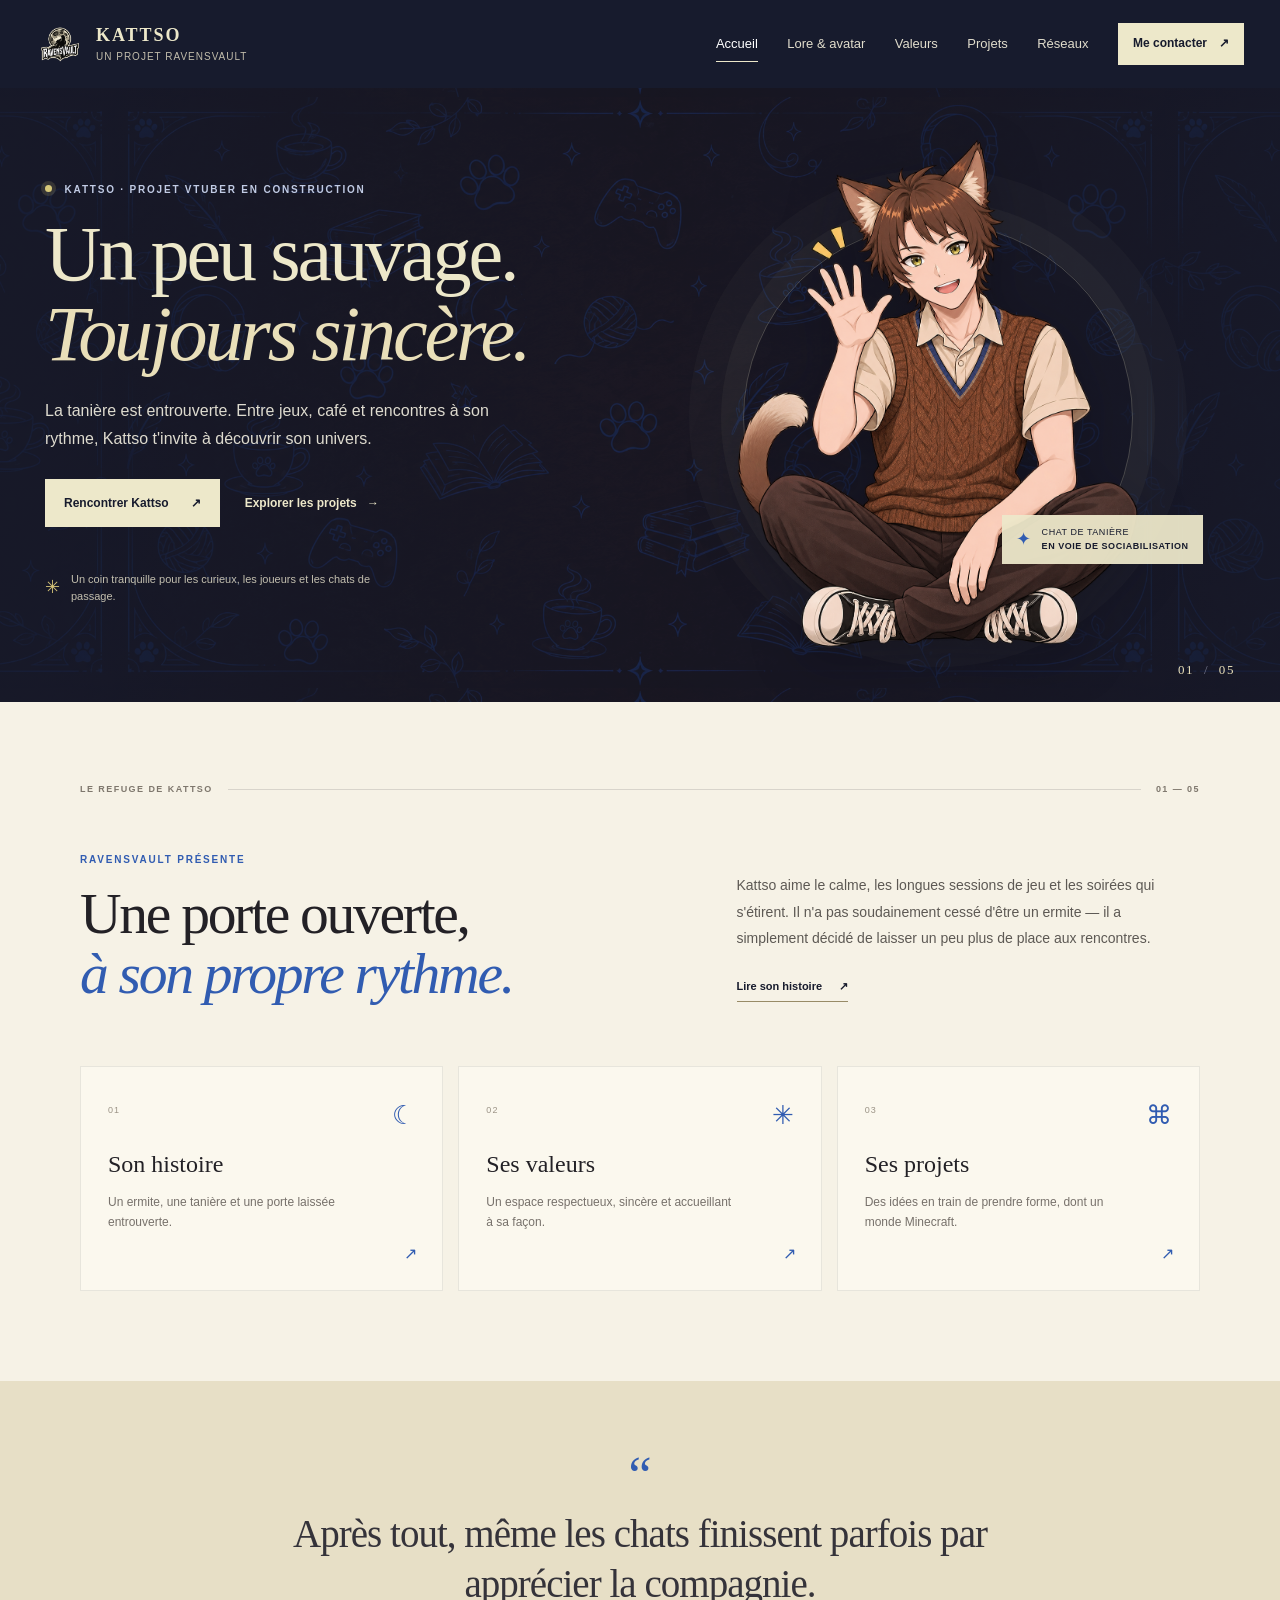
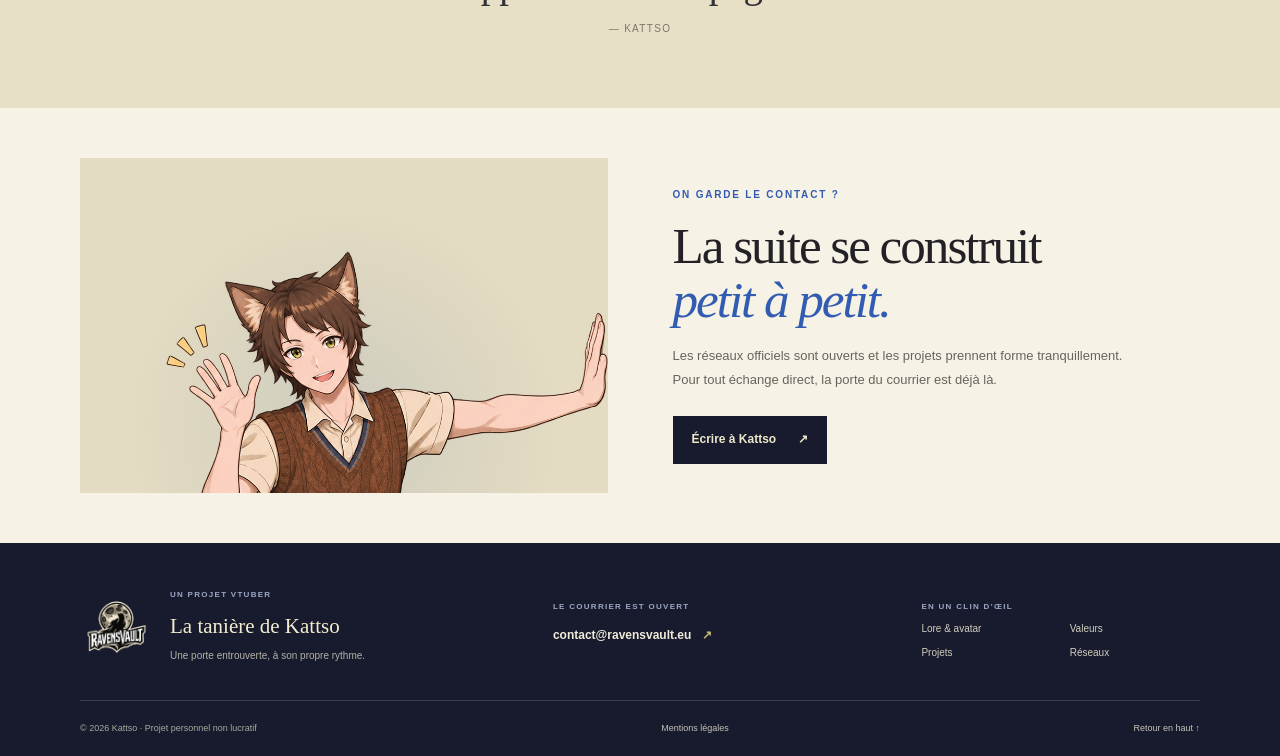
==== index.html @ 15e3a1d3 "Add files via upload" ====
<!doctype html>
<html lang="fr">
<head>
  <meta charset="utf-8">
  <meta name="viewport" content="width=device-width, initial-scale=1">
  <meta name="theme-color" content="#171b2d">
  <meta name="description" content="Bienvenue dans le petit refuge de Kattso : un projet VTuber autour des jeux, de la curiosité et des rencontres à son rythme.">
  <title>Kattso — La tanière est entrouverte</title>
  <link rel="icon" href="assets/ravensvault-logo.png" type="image/png">
  <link rel="stylesheet" href="styles.css">
  <script src="app.js" defer></script>
</head>
<body data-page="accueil">
  <a class="skip-link" href="#contenu">Aller au contenu</a>
  <header data-site-header></header>
  <main id="contenu">
    <section class="home-hero">
      <div class="hero-pattern" aria-hidden="true"></div>
      <div class="hero-copy">
        <p class="eyebrow eyebrow-light"><span class="eyebrow-dot"></span> Kattso · projet VTuber en construction</p>
        <h1>Un peu sauvage.<br><em>Toujours sincère.</em></h1>
        <p class="hero-lead">La tanière est entrouverte. Entre jeux, café et rencontres à son rythme, Kattso t'invite à découvrir son univers.</p>
        <div class="hero-actions">
          <a class="button button-cream" href="lore.html">Rencontrer Kattso <span aria-hidden="true">↗</span></a>
          <a class="text-link text-link-light" href="projets.html">Explorer les projets <span aria-hidden="true">→</span></a>
        </div>
        <div class="hero-note"><span class="note-star" aria-hidden="true">✳</span><span>Un coin tranquille pour les curieux, les joueurs et les chats de passage.</span></div>
      </div>
      <div class="hero-art">
        <div class="art-halo" aria-hidden="true"></div>
        <img src="assets/kattso-sit.png" alt="Kattso, catboy brun aux oreilles de chat, assis en tailleur et faisant coucou." fetchpriority="high">
        <div class="art-caption"><span class="caption-mark" aria-hidden="true">✦</span><span>Chat de tanière<br><strong>en voie de sociabilisation</strong></span></div>
      </div>
      <div class="hero-index" aria-hidden="true">01 <span>/</span> 05</div>
    </section>

    <section class="welcome-section section-wrap">
      <div class="section-kicker"><span>LE REFUGE DE KATTSO</span><span class="kicker-line"></span><span>01 — 05</span></div>
      <div class="welcome-grid">
        <div>
          <p class="eyebrow">Ravensvault présente</p>
          <h2>Une porte ouverte,<br><em>à son propre rythme.</em></h2>
        </div>
        <div class="welcome-text">
          <p>Kattso aime le calme, les longues sessions de jeu et les soirées qui s'étirent. Il n'a pas soudainement cessé d'être un ermite — il a simplement décidé de laisser un peu plus de place aux rencontres.</p>
          <a class="underlined-link" href="lore.html">Lire son histoire <span aria-hidden="true">↗</span></a>
        </div>
      </div>
      <div class="teaser-grid">
        <a class="teaser-card teaser-lore" href="lore.html">
          <span class="teaser-number">01</span><span class="teaser-icon" aria-hidden="true">☾</span>
          <h3>Son histoire</h3><p>Un ermite, une tanière et une porte laissée entrouverte.</p><span class="card-arrow" aria-hidden="true">↗</span>
        </a>
        <a class="teaser-card teaser-values" href="valeurs.html">
          <span class="teaser-number">02</span><span class="teaser-icon" aria-hidden="true">✳</span>
          <h3>Ses valeurs</h3><p>Un espace respectueux, sincère et accueillant à sa façon.</p><span class="card-arrow" aria-hidden="true">↗</span>
        </a>
        <a class="teaser-card teaser-projects" href="projets.html">
          <span class="teaser-number">03</span><span class="teaser-icon" aria-hidden="true">⌘</span>
          <h3>Ses projets</h3><p>Des idées en train de prendre forme, dont un monde Minecraft.</p><span class="card-arrow" aria-hidden="true">↗</span>
        </a>
      </div>
    </section>

    <section class="home-quote">
      <div class="quote-inner"><span class="quote-mark" aria-hidden="true">“</span><blockquote>Après tout, même les chats finissent parfois par apprécier la compagnie.</blockquote><p>— Kattso</p></div>
    </section>

    <section class="home-connect section-wrap">
      <div class="connect-art"><img src="assets/kattso-wave.png" alt="Kattso, debout, salue d'une main et tient l'autre sur le bord de l'illustration." loading="lazy"></div>
      <div class="connect-copy"><p class="eyebrow">On garde le contact ?</p><h2>La suite se construit<br><em>petit à petit.</em></h2><p>Les réseaux officiels sont ouverts et les projets prennent forme tranquillement. Pour tout échange direct, la porte du courrier est déjà là.</p><a class="button button-navy" href="mailto:contact@ravensvault.eu">Écrire à Kattso <span aria-hidden="true">↗</span></a></div>
    </section>
  </main>
  <footer data-site-footer></footer>
</body>
</html>
---- styles.css ----
@charset "UTF-8";
:root {
  color-scheme: light;
  --ink: #232126;
  --muted: #77716b;
  --cream: #ede8ca;
  --paper: #f6f2e6;
  --paper-deep: #e7dfc6;
  --navy: #171b2d;
  --blue: #315cb1;
  --blue-soft: #dce3f1;
  --brown: #76513f;
  --line: rgba(35, 33, 38, .14);
  --serif: Georgia, "Times New Roman", serif;
  --sans: "Segoe UI", "Helvetica Neue", Arial, sans-serif;
}
* { box-sizing: border-box; }
html { scroll-behavior: smooth; scroll-padding-top: 100px; }
body { margin: 0; background: var(--paper); color: var(--ink); font-family: var(--sans); font-size: 16px; line-height: 1.65; -webkit-font-smoothing: antialiased; }
img { display: block; max-width: 100%; }
a { color: inherit; }
button, a { -webkit-tap-highlight-color: transparent; }
::selection { background: #c7d3ed; color: var(--navy); }
.skip-link, .visually-hidden { position: absolute; width: 1px; height: 1px; padding: 0; margin: -1px; overflow: hidden; clip: rect(0,0,0,0); white-space: nowrap; border: 0; }
.skip-link:focus { z-index: 100; width: auto; height: auto; clip: auto; margin: 10px; padding: 10px 16px; background: var(--cream); color: var(--navy); }
.site-header { position: relative; z-index: 10; background: var(--navy); color: var(--cream); }
.header-inner { width: min(1280px, calc(100% - 72px)); min-height: 88px; margin: 0 auto; display: flex; align-items: center; justify-content: space-between; gap: 36px; }
.brand { display: inline-flex; align-items: center; gap: 12px; color: inherit; text-decoration: none; min-width: 190px; }
.brand img { width: 48px; height: 48px; object-fit: contain; }
.brand-type { display: flex; flex-direction: column; line-height: 1.15; }
.brand-type strong { font-family: var(--serif); font-size: 18px; letter-spacing: .11em; font-weight: 700; }
.brand-type small { margin-top: 5px; color: #c2bdac; font-size: 10px; letter-spacing: .1em; text-transform: uppercase; }
.site-nav { display: flex; align-items: center; gap: clamp(17px, 2.3vw, 34px); }
.nav-link { position: relative; color: #e1ddcc; font-size: 13px; text-decoration: none; transition: color .2s ease; }
.nav-link::after { position: absolute; content: ""; height: 1px; left: 0; bottom: -7px; width: 0; background: var(--cream); transition: width .2s ease; }
.nav-link:hover, .nav-link.is-current { color: #fff; }
.nav-link:hover::after, .nav-link.is-current::after { width: 100%; }
.nav-contact { display: inline-flex; gap: 12px; align-items: center; padding: 11px 15px; color: var(--navy); background: var(--cream); font-weight: 650; font-size: 12px; text-decoration: none; transition: background .2s ease, transform .2s ease; }
.nav-contact:hover { background: white; transform: translateY(-2px); }
.menu-toggle { display: none; }
.home-hero { position: relative; isolation: isolate; display: grid; grid-template-columns: 1fr 1fr; min-height: 580px; overflow: hidden; padding: 65px max(36px, calc((100vw - 1190px) / 2)) 54px; background: var(--navy); color: var(--cream); }
.hero-pattern, .page-hero-pattern { position: absolute; z-index: -1; inset: 0; background-image: linear-gradient(90deg, rgba(23,27,45,.88) 0%, rgba(23,27,45,.68) 52%, rgba(23,27,45,.86) 100%), url("assets/kattso-pattern.png"); background-size: cover, 1050px auto; background-position: center, center 40%; opacity: .82; }
.hero-copy { z-index: 1; align-self: center; padding-bottom: 15px; }
.eyebrow { margin: 0 0 17px; color: var(--blue); font-size: 10px; font-weight: 750; letter-spacing: .18em; line-height: 1.5; text-transform: uppercase; }
.eyebrow-light { color: #c1cbe4; }
.eyebrow-dot { display: inline-block; width: 7px; height: 7px; margin-right: 8px; border-radius: 50%; background: #d7c879; box-shadow: 0 0 0 4px rgba(215,200,121,.16); vertical-align: 1px; }
h1, h2, h3, p { margin-top: 0; }
h1, h2 { font-family: var(--serif); font-weight: 400; letter-spacing: -.04em; }
h1 em, h2 em { color: var(--blue); font-weight: 400; }
.home-hero h1, .page-hero h1 { margin: 0; font-size: clamp(49px, 6.1vw, 83px); line-height: 1.03; }
.home-hero h1 em, .page-hero h1 em { color: #e9dfb9; }
.hero-lead { max-width: 460px; margin: 23px 0 26px; color: #dedbcf; font-size: 16px; line-height: 1.75; }
.hero-actions { display: flex; flex-wrap: wrap; align-items: center; gap: 25px; }
.button { display: inline-flex; align-items: center; justify-content: center; gap: 22px; min-height: 48px; padding: 12px 19px; text-decoration: none; font-size: 12px; font-weight: 700; transition: transform .2s ease, background .2s ease, box-shadow .2s ease; }
.button:hover { transform: translateY(-2px); box-shadow: 0 8px 24px rgba(20,20,30,.16); }
.button-cream { background: var(--cream); color: var(--navy); }
.button-cream:hover { background: #fff9e3; }
.button-navy { background: var(--navy); color: var(--cream); }
.text-link { font-size: 12px; font-weight: 650; text-decoration: none; }
.text-link span { margin-left: 7px; }
.text-link-light { color: var(--cream); }
.hero-note { display: flex; align-items: center; gap: 11px; max-width: 350px; margin-top: 44px; color: #c3bfaf; font-size: 11px; line-height: 1.5; }
.note-star { color: #d9c679; font-size: 18px; }
.hero-art { position: relative; align-self: end; justify-self: center; width: min(100%, 530px); height: 495px; display: flex; justify-content: center; align-items: end; }
.hero-art > img { position: relative; z-index: 1; width: min(100%, 470px); max-height: 510px; object-fit: contain; object-position: center bottom; filter: drop-shadow(0 14px 25px rgba(3,5,12,.25)); }
.art-halo { position: absolute; width: 390px; height: 390px; bottom: 35px; border: 1px solid rgba(237,232,202,.24); border-radius: 50%; box-shadow: 0 0 0 22px rgba(237,232,202,.035), 0 0 0 54px rgba(237,232,202,.025); }
.art-caption { position: absolute; z-index: 2; right: 0; bottom: 84px; display: flex; align-items: center; gap: 10px; padding: 11px 14px; background: rgba(237,232,202,.94); color: var(--navy); font-size: 9px; line-height: 1.5; text-transform: uppercase; letter-spacing: .06em; }
.art-caption strong { font-size: 9px; }
.caption-mark { color: var(--blue); font-size: 18px; }
.hero-index { position: absolute; bottom: 22px; right: max(36px, calc((100vw - 1190px) / 2)); color: #e9dfb9; font-family: var(--serif); font-size: 13px; letter-spacing: .12em; }
.hero-index span { padding: 0 5px; color: #75778b; }
.section-wrap { width: min(1120px, calc(100% - 72px)); margin-right: auto; margin-left: auto; }
.welcome-section { padding-top: 80px; padding-bottom: 90px; }
.section-kicker { display: flex; align-items: center; gap: 15px; color: #7e776d; font-size: 9px; font-weight: 750; letter-spacing: .16em; }
.kicker-line { height: 1px; flex: 1; background: var(--line); }
.welcome-grid { display: grid; grid-template-columns: 1.1fr .9fr; gap: 90px; align-items: end; margin-top: 55px; }
.welcome-grid h2, .values-lead h2, .social-intro h2 { margin: 0; font-size: clamp(38px, 4.5vw, 58px); line-height: 1.05; }
.welcome-text { max-width: 425px; padding-bottom: 3px; color: #5d5954; font-size: 14px; line-height: 1.9; }
.underlined-link { display: inline-flex; gap: 17px; align-items: center; margin-top: 10px; padding-bottom: 4px; border-bottom: 1px solid #988b67; color: var(--navy); font-size: 11px; font-weight: 750; text-decoration: none; }
.underlined-link:hover { color: var(--blue); border-color: var(--blue); }
.teaser-grid { display: grid; grid-template-columns: repeat(3, 1fr); gap: 15px; margin-top: 61px; }
.teaser-card { position: relative; min-height: 225px; padding: 28px 27px 25px; border: 1px solid rgba(35,33,38,.09); background: #fbf8ee; color: var(--ink); text-decoration: none; transition: transform .24s ease, box-shadow .24s ease; }
.teaser-card:hover { transform: translateY(-5px); box-shadow: 0 17px 34px rgba(42,37,28,.08); }
.teaser-number { color: #9b9386; font-size: 9px; letter-spacing: .12em; }
.teaser-icon { float: right; color: var(--blue); font-family: var(--serif); font-size: 26px; }
.teaser-card h3 { margin: 24px 0 7px; font-family: var(--serif); font-size: 24px; font-weight: 400; }
.teaser-card p { max-width: 245px; margin: 0; color: #77716b; font-size: 12px; line-height: 1.7; }
.card-arrow { position: absolute; right: 25px; bottom: 22px; color: var(--blue); }
.home-quote { padding: 74px 28px 70px; background: var(--paper-deep); text-align: center; }
.quote-inner { max-width: 760px; margin: auto; }
.quote-mark { display: block; color: var(--blue); font-family: var(--serif); font-size: 52px; line-height: .8; }
.home-quote blockquote { margin: 13px auto 13px; color: #35333a; font-family: var(--serif); font-size: clamp(25px, 3.3vw, 39px); line-height: 1.27; letter-spacing: -.025em; }
.home-quote p { margin: 0; color: #7d756a; font-size: 10px; letter-spacing: .13em; text-transform: uppercase; }
.home-connect { display: grid; grid-template-columns: 1fr 1fr; align-items: center; gap: 65px; min-height: 435px; padding-top: 43px; padding-bottom: 43px; }
.connect-art { position: relative; height: 335px; overflow: hidden; background: #e4dcc2; }
.connect-art::before { position: absolute; inset: 0; content: ""; background: radial-gradient(ellipse at 50% 80%, rgba(49,92,177,.12), transparent 60%); }
.connect-art img { position: absolute; bottom: -25%; left: 0; width: 100%; transform: none; }
.connect-copy { max-width: 455px; }
.connect-copy h2 { margin: 0 0 17px; font-size: clamp(39px, 4vw, 52px); line-height: 1.05; }
.connect-copy > p:not(.eyebrow) { margin: 0 0 24px; color: #69635d; font-size: 13px; line-height: 1.85; }
.page-hero { position: relative; isolation: isolate; min-height: 370px; display: flex; align-items: center; overflow: hidden; padding: 57px max(36px, calc((100vw - 1120px) / 2)); background: var(--navy); color: var(--cream); }
.page-hero-pattern { opacity: .58; background-image: linear-gradient(90deg, rgba(23,27,45,.96), rgba(23,27,45,.82) 58%, rgba(23,27,45,.65)), url("assets/kattso-pattern.png"); }
.page-hero-copy { position: relative; z-index: 2; max-width: 680px; }
.page-hero h1 { font-size: clamp(44px, 5.5vw, 69px); }
.page-hero-copy > p:not(.eyebrow) { max-width: 490px; margin: 19px 0 22px; color: #d2cfbf; font-size: 14px; line-height: 1.8; }
.page-hero-art { position: absolute; right: max(5%, calc((100vw - 1250px) / 2)); bottom: -39px; width: 290px; height: 410px; }
.page-hero-art img { width: 100%; height: 100%; object-fit: contain; object-position: bottom; filter: drop-shadow(0 10px 16px rgba(0,0,0,.2)); }
.page-hero-lore { min-height: 430px; }
.page-hero-lore .page-hero-copy { max-width: 650px; }
.page-hero-lore h1 { font-size: clamp(46px, 5.3vw, 67px); }
.lore-hero-caption { position: absolute; right: max(34px, calc((100vw - 1120px) / 2)); bottom: 21px; z-index: 2; display: flex; align-items: center; gap: 8px; color: #d7c77f; font-size: 8px; font-weight: 750; letter-spacing: .1em; text-transform: uppercase; }
.lore-world { padding-top: 72px; padding-bottom: 70px; }
.lore-world-head { display: grid; grid-template-columns: 1fr .9fr; gap: 82px; align-items: end; margin: 46px 0 35px; }
.lore-world-head h2, .journey-intro h2, .interest-heading h2 { margin: 0; font-size: clamp(40px, 4.6vw, 58px); line-height: 1.04; }
.lore-world-head > p, .interest-heading > p { max-width: 470px; margin: 0 0 4px; color: #69635d; font-size: 13px; line-height: 1.9; }
.world-bottom { display: grid; grid-template-columns: 1.05fr .95fr; gap: 60px; align-items: center; }
.world-bottom > p { max-width: 520px; margin: 0; padding-left: 16px; border-left: 2px solid var(--blue); color: #676159; font-family: var(--serif); font-size: 18px; line-height: 1.65; }
.varnac-card { padding: 22px 25px; background: var(--navy); color: var(--cream); }
.varnac-top { display: flex; align-items: center; gap: 9px; color: #aeb7d1; font-size: 8px; font-weight: 750; letter-spacing: .15em; }
.varnac-pin { color: #d8c77e; font-size: 17px; }
.varnac-card h3 { margin: 12px 0 4px; color: #f3eddb; font-family: var(--serif); font-size: 30px; font-weight: 400; }
.varnac-card > p { margin: 0; color: #d0cdbf; font-size: 10px; line-height: 1.7; }
.varnac-rule { width: 38px; height: 1px; margin: 15px 0 12px; background: #d8c77e; }
.varnac-card small { color: #b9b7ac; font-size: 9px; line-height: 1.7; }
.varnac-story { display: grid; grid-template-columns: .5fr 1.5fr; gap: 35px; margin-top: 28px; padding-top: 20px; border-top: 1px solid var(--line); }
.varnac-index { padding-top: 5px; color: #8e877b; font-size: 8px; font-weight: 750; letter-spacing: .13em; }
.varnac-story p { max-width: 720px; margin: 0; color: #77716b; font-size: 11px; line-height: 1.85; }
.lore-origins { padding: 68px 0 78px; background: #eee9d9; }
.lore-origin-layout { display: grid; grid-template-columns: .8fr 1.2fr; gap: 80px; margin-top: 43px; }
.origin-heading h2, .community-heading h2 { margin: 0; font-size: clamp(41px, 4.5vw, 57px); line-height: 1.03; }
.origin-heading > p:not(.eyebrow) { max-width: 280px; margin: 15px 0 0; color: #746e65; font-family: var(--serif); font-size: 17px; font-style: italic; }
.origin-timeline { position: relative; display: flex; flex-direction: column; gap: 0; }
.origin-timeline::before { position: absolute; top: 14px; bottom: 16px; left: 16px; width: 1px; content: ""; background: rgba(49,92,177,.26); }
.origin-timeline article { position: relative; display: grid; grid-template-columns: 34px 1fr; gap: 17px; padding: 0 0 24px; }
.origin-timeline article:last-child { padding-bottom: 0; }
.timeline-mark { position: relative; z-index: 1; display: grid; place-items: center; width: 33px; height: 33px; border: 1px solid rgba(49,92,177,.35); border-radius: 50%; background: #eee9d9; color: var(--blue); font-family: var(--serif); font-size: 12px; }
.origin-timeline small { color: #817a70; font-size: 7px; font-weight: 750; letter-spacing: .13em; }
.origin-timeline h3 { margin: 3px 0 5px; font-family: var(--serif); font-size: 20px; font-weight: 400; }
.origin-timeline p { max-width: 570px; margin: 0; color: #69635d; font-size: 10px; line-height: 1.8; }
.lore-journey { padding-top: 72px; padding-bottom: 77px; }
.journey-intro { display: grid; grid-template-columns: 1fr .9fr; column-gap: 78px; align-items: end; margin: 44px 0 32px; }
.journey-intro .eyebrow { grid-column: 1 / -1; margin-bottom: 12px; }
.journey-intro h2 { grid-column: 1; }
.journey-intro > p:last-child { max-width: 480px; margin: 0 0 3px; color: #69635d; font-size: 12px; line-height: 1.9; }
.journey-grid { display: grid; grid-template-columns: repeat(3, minmax(0, 1fr)); gap: 12px; }
.journey-card { min-height: 205px; padding: 19px 21px; border: 1px solid rgba(35,33,38,.1); background: #fbf8ee; }
.journey-symbol { display: grid; place-items: center; width: 35px; height: 35px; border-radius: 50%; background: var(--blue-soft); color: var(--blue); font-family: var(--serif); font-size: 17px; }
.journey-card h3 { margin: 14px 0 7px; font-family: var(--serif); font-size: 19px; font-weight: 400; }
.journey-card p { margin: 0; color: #77716b; font-size: 10px; line-height: 1.8; }
.journey-note { display: flex; align-items: center; gap: 10px; max-width: 680px; margin: 24px auto 0; color: #787167; font-family: var(--serif); font-size: 14px; text-align: center; }
.journey-note span { color: var(--blue); font-size: 18px; }
.lore-now { padding: 66px 0 72px; background: var(--navy); color: var(--cream); }
.lore-now-inner { display: grid; grid-template-columns: 1.1fr .9fr; gap: 90px; align-items: center; }
.lore-now-copy h2 { margin: 0 0 17px; font-size: clamp(43px, 4.8vw, 60px); line-height: 1.02; }
.lore-now-copy h2 em { color: #e9dfb9; }
.lore-now-copy > p:not(.eyebrow) { max-width: 615px; margin-bottom: 12px; color: #d0cdbf; font-size: 11px; line-height: 1.9; }
.lore-now-copy blockquote { margin: 23px 0 0; padding-left: 14px; border-left: 2px solid #d8c77e; color: #e9dfb9; font-family: var(--serif); font-size: 17px; font-style: italic; }
.lore-now-aside { display: flex; flex-direction: column; align-items: center; justify-content: center; min-height: 245px; padding: 24px; border: 1px solid rgba(237,232,202,.2); background: rgba(255,255,255,.025); text-align: center; }
.now-glyph { color: #d9c679; font-family: var(--serif); font-size: 50px; line-height: 1; }
.now-label { margin: 13px 0 11px; color: #aeb7d1; font-size: 7px; font-weight: 750; letter-spacing: .14em; }
.lore-now-aside p { margin: 0; color: #f0ebd7; font-family: var(--serif); font-size: 18px; line-height: 1.6; }
.character-sheet { padding: 67px 0 75px; background: #211f31; color: var(--cream); }
.section-kicker-light { color: #aaa99f; }
.section-kicker-light .kicker-line { background: rgba(237,232,202,.2); }
.sheet-heading { display: grid; grid-template-columns: 1fr .85fr; gap: 80px; align-items: end; margin: 43px 0 31px; }
.sheet-heading h2 { margin: 0; font-size: clamp(43px, 4.5vw, 58px); line-height: 1.02; }
.sheet-heading h2 em { color: #e9dfb9; }
.sheet-heading > p { max-width: 425px; margin: 0 0 4px; color: #c7c5bb; font-size: 11px; line-height: 1.85; }
.character-stats { display: grid; grid-template-columns: repeat(4, minmax(0, 1fr)); border-top: 1px solid rgba(237,232,202,.2); border-left: 1px solid rgba(237,232,202,.2); }
.character-stats > div { min-height: 82px; display: flex; flex-direction: column; justify-content: center; gap: 5px; padding: 12px 16px; border-right: 1px solid rgba(237,232,202,.2); border-bottom: 1px solid rgba(237,232,202,.2); }
.character-stats small { color: #aaa99f; font-size: 7px; font-weight: 750; letter-spacing: .13em; }
.character-stats strong { color: #f1ecd9; font-family: var(--serif); font-size: 15px; font-weight: 400; }
.appearance-grid { display: grid; grid-template-columns: 1fr 1fr; gap: 13px; margin-top: 14px; }
.appearance-card { min-height: 252px; padding: 22px 24px; border: 1px solid rgba(237,232,202,.17); background: rgba(255,255,255,.025); }
.appearance-card h3 { margin: 0 0 11px; color: #f3edd9; font-family: var(--serif); font-size: 25px; font-weight: 400; line-height: 1.15; }
.appearance-card > p:not(.eyebrow) { max-width: 490px; color: #c6c4b9; font-size: 10px; line-height: 1.8; }
.appearance-card .eyebrow { margin-bottom: 9px; }
.feature-pair { display: grid; grid-template-columns: 1fr 1fr; gap: 12px; margin: 17px 0 11px; }
.feature-pair > div { padding-top: 11px; border-top: 1px solid rgba(237,232,202,.18); }
.feature-pair small { display: block; margin-bottom: 6px; color: #aaa99f; font-size: 7px; font-weight: 750; letter-spacing: .13em; }
.feature-pair strong { color: #f1ecd9; font-family: var(--serif); font-size: 14px; font-weight: 400; line-height: 1.4; }
.appearance-detail { margin-bottom: 0; }
.appearance-feline { background: linear-gradient(135deg, rgba(49,92,177,.16), rgba(255,255,255,.025) 58%); }
.outfit-panel { display: grid; grid-template-columns: 1.3fr .7fr; gap: 45px; align-items: center; margin-top: 14px; padding: 23px 24px; background: var(--cream); color: var(--ink); }
.outfit-copy .eyebrow { margin-bottom: 8px; }
.outfit-copy h3 { margin: 0 0 8px; font-family: var(--serif); font-size: 25px; font-weight: 400; }
.outfit-copy > p:not(.eyebrow) { max-width: 620px; margin-bottom: 9px; color: #625d54; font-size: 10px; line-height: 1.8; }
.outfit-copy small { color: #817a70; font-size: 8px; }
.outfit-palette { padding-left: 24px; border-left: 1px solid rgba(35,33,38,.18); }
.palette-label { color: #7e776d; font-size: 7px; font-weight: 750; letter-spacing: .14em; }
.palette-swatches { display: flex; gap: 9px; margin-top: 10px; }
.palette-swatch { display: block; width: 31px; height: 31px; border: 2px solid var(--cream); border-radius: 9px; box-shadow: 0 0 0 1px rgba(35,33,38,.28); }
.swatch-coffee { background: #76513f; }.swatch-royal { background: #254ea1; }.swatch-cream { background: #EDE8CA; }.swatch-black { background: #202022; }
.palette-names { display: flex; gap: 9px; margin-top: 8px; color: #817a70; font-size: 7px; }
.lore-interests { padding-top: 72px; padding-bottom: 73px; }
.interest-heading { display: grid; grid-template-columns: 1fr .85fr; gap: 75px; align-items: end; margin: 43px 0 30px; }
.interest-grid { display: grid; grid-template-columns: 1fr 1fr 1fr; gap: 12px; }
.interest-card { min-height: 240px; padding: 19px 21px; border: 1px solid rgba(35,33,38,.1); background: #fbf8ee; }
.interest-games { background: #eee9d9; }
.interest-icon { display: grid; place-items: center; width: 34px; height: 34px; margin-bottom: 13px; border-radius: 50%; background: #dce3f1; color: var(--blue); font-family: var(--serif); font-size: 16px; }
.interest-card > small { color: #837b6d; font-size: 7px; font-weight: 750; letter-spacing: .13em; }
.interest-card h3 { margin: 6px 0 8px; font-family: var(--serif); font-size: 21px; font-weight: 400; }
.interest-card > p { margin: 0; color: #716b63; font-size: 10px; line-height: 1.8; }
.artist-list { display: flex; flex-wrap: wrap; gap: 5px; margin-top: 13px; }
.artist-list span { padding: 4px 6px; background: #ece6d7; color: #69635d; font-size: 7px; }
.tastes-grid { display: grid; grid-template-columns: repeat(3, minmax(0,1fr)); gap: 10px; margin-top: 12px; }
.taste-card { display: flex; align-items: center; gap: 13px; min-height: 87px; padding: 13px 15px; border-top: 1px solid var(--line); border-bottom: 1px solid var(--line); }
.taste-mark { display: grid; flex: 0 0 38px; place-items: center; width: 38px; height: 38px; border-radius: 50%; background: #e7dfc6; color: var(--blue); font-size: 16px; }
.taste-energy { background: #e5e2d0; color: #74834d; }
.taste-card small { color: #847d71; font-size: 6px; font-weight: 750; letter-spacing: .1em; }
.taste-card h3 { margin: 2px 0; font-family: var(--serif); font-size: 15px; font-weight: 400; }
.taste-card p { margin: 0; color: #837b70; font-size: 8px; }
.sleep-note { display: flex; justify-content: center; align-items: center; gap: 11px; margin-top: 26px; color: #6f695f; }
.sleep-note > span { color: var(--blue); font-family: var(--serif); font-size: 22px; }
.sleep-note p { margin: 0; font-size: 10px; }
.sleep-note strong { color: #4e4942; }
.lore-finale { display: grid; grid-template-columns: 45px 1fr auto; gap: 24px; align-items: center; padding-top: 28px; padding-bottom: 75px; border-top: 1px solid var(--line); }
.finale-star { align-self: start; color: #c5ad4f; font-size: 26px; }
.lore-finale h2 { margin: 0 0 11px; font-size: clamp(29px, 3.3vw, 40px); line-height: 1.08; }
.lore-finale > div > p:not(.eyebrow) { max-width: 650px; margin: 0; color: #706a61; font-size: 10px; line-height: 1.8; }
.lore-finale .button { white-space: nowrap; }
.page-hero-values { min-height: 430px; }
.page-hero-values .page-hero-copy { max-width: 690px; }
.page-hero-values h1 { font-size: clamp(46px, 5.2vw, 68px); }
.values-spark { position: absolute; top: 60px; right: 22%; color: rgba(237,232,202,.22); font-size: 180px; font-weight: 200; }
.values-stamp { position: absolute; right: max(8%, calc((100vw - 1120px) / 2)); bottom: 43px; z-index: 1; display: flex; align-items: center; gap: 12px; color: #d6d1bf; font-size: 9px; letter-spacing: .16em; writing-mode: vertical-rl; }
.stamp-star { color: #d8c77e; font-size: 29px; }
.values-intro { padding-top: 69px; }
.values-lead { display: grid; grid-template-columns: .9fr 1.1fr; column-gap: 100px; align-items: end; margin: 49px 0 50px; }
.values-lead-philosophy { grid-template-columns: 1fr 1.05fr; gap: 78px; margin-bottom: 60px; }
.values-lead-philosophy h2 { margin: 0; font-size: clamp(40px, 4.5vw, 58px); line-height: 1.04; }
.philosophy-copy { max-width: 530px; padding-bottom: 4px; }
.philosophy-copy p { color: #69635d; font-size: 13px; line-height: 1.9; }
.philosophy-signature { display: block; margin-top: 17px; padding-left: 13px; border-left: 2px solid var(--blue); color: #4f4b45; font-family: var(--serif); font-size: 15px; font-style: italic; }
.pillars-section { padding-bottom: 83px; }
.principle-grid { display: grid; grid-template-columns: repeat(3, minmax(0, 1fr)); align-items: stretch; gap: 13px; margin-top: 30px; }
.principle-card { display: flex; min-height: 478px; flex-direction: column; padding: 25px 25px 23px; border: 1px solid rgba(35,33,38,.1); background: #fbf8ee; }
.principle-card-featured { border-color: var(--navy); background: var(--navy); color: var(--cream); }
.principle-top { display: flex; align-items: center; justify-content: space-between; }
.principle-index { color: #8d8577; font-size: 8px; font-weight: 750; letter-spacing: .13em; }
.principle-card-featured .principle-index { color: #aab2cc; }
.principle-symbol { display: grid; place-items: center; width: 39px; height: 39px; border: 1px solid rgba(49,92,177,.32); border-radius: 50%; color: var(--blue); font-family: var(--serif); font-size: 19px; }
.principle-card-featured .principle-symbol { border-color: rgba(237,232,202,.3); color: #e9dfb9; }
.principle-card h2 { margin: 24px 0 7px; font-size: 29px; line-height: 1.1; }
.principle-card .principle-lead { margin: 0 0 18px; color: var(--blue); font-family: var(--serif); font-size: 16px; line-height: 1.45; }
.principle-card-featured .principle-lead { color: #e9dfb9; }
.principle-card > p:not(.principle-lead) { margin: 0 0 13px; color: #716b63; font-size: 11px; line-height: 1.8; }
.principle-card-featured > p:not(.principle-lead) { color: #d0cdbf; }
.principle-end { display: block; margin-top: auto; padding-top: 16px; border-top: 1px solid rgba(35,33,38,.12); color: #7f786b; font-size: 9px; font-weight: 700; line-height: 1.6; }
.principle-card-featured .principle-end { border-color: rgba(237,232,202,.2); color: #d8d0ad; }
.supporting-values { display: grid; grid-template-columns: .7fr 1.3fr; gap: 7px 24px; align-items: center; margin-top: 21px; padding: 19px 22px; border: 1px solid rgba(35,33,38,.1); background: #eee9d9; }
.supporting-values p { grid-row: 1 / span 2; margin: 0; color: #5e5950; font-family: var(--serif); font-size: 17px; line-height: 1.45; }
.supporting-values div { display: flex; flex-wrap: wrap; gap: 6px; }
.supporting-values div span { padding: 5px 8px; border: 1px solid rgba(49,92,177,.2); color: #5d5954; font-size: 8px; letter-spacing: .04em; }
.supporting-values small { color: #817a70; font-size: 9px; }
.worldview-section { padding: 68px 0 63px; background: var(--navy); color: var(--cream); }
.worldview-heading { display: grid; grid-template-columns: 1.1fr .9fr; gap: 80px; align-items: end; margin: 42px 0 38px; }
.worldview-heading h2 { margin: 0; font-size: clamp(42px, 4.6vw, 58px); line-height: 1.03; }
.worldview-heading h2 em { color: #e9dfb9; }
.worldview-heading > p { max-width: 430px; margin: 0 0 4px; color: #d0cdbf; font-size: 13px; line-height: 1.9; }
.discernment-grid { display: grid; grid-template-columns: repeat(3, minmax(0, 1fr)); gap: 14px; }
.discernment-grid article { min-height: 184px; padding: 20px 20px 17px; border: 1px solid rgba(237,232,202,.19); background: rgba(255,255,255,.025); }
.discernment-number { color: #d9c679; font-family: var(--serif); font-size: 17px; }
.discernment-grid h3 { margin: 14px 0 7px; color: #f1ecd9; font-family: var(--serif); font-size: 19px; font-weight: 400; }
.discernment-grid p { margin: 0; color: #c1c0b7; font-size: 10px; line-height: 1.8; }
.worldview-quote { margin: 35px 0 0; color: #e9dfb9; font-family: var(--serif); font-size: clamp(19px, 2.5vw, 26px); text-align: center; }
.humour-section { padding-top: 74px; padding-bottom: 79px; }
.humour-grid { display: grid; grid-template-columns: .78fr 1.22fr; gap: 57px; align-items: center; margin-top: 42px; }
.humour-quote { padding: 27px 27px 24px; background: var(--paper-deep); }
.humour-quote > span { display: block; color: var(--blue); font-family: var(--serif); font-size: 50px; line-height: .8; }
.humour-quote blockquote { margin: 11px 0 20px; color: #3c3940; font-family: var(--serif); font-size: clamp(22px, 2.6vw, 29px); line-height: 1.25; }
.humour-quote small { color: #827b70; font-size: 8px; font-weight: 750; letter-spacing: .14em; }
.humour-copy h2 { margin: 0 0 15px; font-size: clamp(36px, 4vw, 48px); line-height: 1.05; }
.humour-copy > p:not(.eyebrow) { margin-bottom: 12px; color: #69635d; font-size: 12px; line-height: 1.85; }
.community-section { padding: 65px 0 74px; background: #eee9d9; }
.community-layout { display: grid; grid-template-columns: .95fr 1.05fr; gap: 72px; margin-top: 42px; }
.community-heading h2 { margin: 0 0 17px; font-size: clamp(36px, 4vw, 49px); line-height: 1.05; }
.community-heading > p:not(.eyebrow) { max-width: 435px; color: #706a61; font-size: 12px; line-height: 1.9; }
.community-details article { display: grid; grid-template-columns: 40px 1fr; gap: 15px; padding: 17px 0; border-top: 1px solid rgba(35,33,38,.15); }
.community-details article:last-child { border-bottom: 1px solid rgba(35,33,38,.15); }
.community-icon { display: grid; place-items: center; width: 36px; height: 36px; border-radius: 50%; background: #dce3f1; color: var(--blue); font-family: var(--serif); font-size: 17px; }
.community-details h3 { margin: 0 0 4px; font-family: var(--serif); font-size: 18px; font-weight: 400; }
.community-details p { max-width: 480px; margin: 0; color: #706a61; font-size: 10px; line-height: 1.8; }
.memory-section { display: grid; grid-template-columns: 60px 1.2fr .8fr; align-items: center; gap: 28px; padding-top: 76px; padding-bottom: 75px; }
.memory-mark { align-self: start; color: #c5ad4f; font-size: 38px; }
.memory-copy h2 { margin: 0 0 15px; font-size: clamp(38px, 4.2vw, 52px); line-height: 1.03; }
.memory-copy > p:not(.eyebrow) { max-width: 605px; margin-bottom: 12px; color: #69635d; font-size: 12px; line-height: 1.85; }
.memory-note { padding: 22px; border-left: 2px solid var(--blue); background: #eee9d9; }
.memory-note span { display: block; margin-bottom: 12px; color: #817a70; font-size: 8px; font-weight: 750; letter-spacing: .13em; }
.memory-note strong { color: #3b3840; font-family: var(--serif); font-size: 19px; font-weight: 400; line-height: 1.4; }
.values-outro { padding-top: 48px; padding-bottom: 69px; text-align: center; }
.outro-paw { display: inline-grid; place-items: center; width: 41px; height: 41px; margin-bottom: 15px; border-radius: 50%; background: var(--blue-soft); color: var(--blue); }
.values-outro > p { margin: 0; font-family: var(--serif); font-size: 25px; }
.values-outro .underlined-link { margin-top: 10px; }
.values-outro-detailed { padding-top: 4px; padding-bottom: 78px; }
.values-outro-detailed > p { font-size: clamp(20px, 2.7vw, 27px); line-height: 1.4; }
.values-outro-detailed strong { font-weight: 400; }
.page-hero-projects { min-height: 390px; }
.project-orbit { position: absolute; right: max(11%, calc((100vw - 1100px) / 2)); top: 48px; width: 270px; height: 270px; border: 1px solid rgba(237,232,202,.25); border-radius: 50%; }
.orbit-ring { position: absolute; inset: 21px; border: 1px dashed rgba(237,232,202,.27); border-radius: 50%; }
.orbit-moon { position: absolute; top: 20px; right: 43px; color: #e9dfb9; font-family: var(--serif); font-size: 39px; }
.orbit-star { position: absolute; top: 99px; left: 51px; color: #d9c679; font-size: 26px; }
.orbit-paw { position: absolute; right: 74px; bottom: 62px; color: #c5cbe0; font-family: var(--serif); font-size: 44px; }
.projects-section { padding-top: 72px; padding-bottom: 78px; }
.project-card { margin-top: 48px; padding: 28px 37px 0; border: 1px solid rgba(35,33,38,.12); background: #fbf8ee; box-shadow: 0 16px 36px rgba(45,37,27,.055); }
.project-topline { display: flex; align-items: center; justify-content: space-between; padding-bottom: 16px; border-bottom: 1px solid var(--line); }
.project-label { display: inline-flex; align-items: center; gap: 9px; color: #625a4b; font-size: 10px; font-weight: 700; letter-spacing: .06em; }
.status-dot { width: 7px; height: 7px; border-radius: 50%; background: #bd9b44; box-shadow: 0 0 0 4px rgba(189,155,68,.12); }
.project-number { color: #a39b8d; font-size: 8px; letter-spacing: .17em; }
.project-content { display: grid; grid-template-columns: 1.03fr .97fr; gap: 50px; align-items: center; padding: 36px 0 34px; }
.project-copy h2 { margin: 0 0 17px; font-size: clamp(42px, 4.5vw, 57px); line-height: 1; }
.project-copy > p:not(.eyebrow) { max-width: 490px; margin-bottom: 13px; color: #6c665e; font-size: 12px; line-height: 1.85; }
.project-chip { display: inline-block; margin-top: 9px; padding: 8px 11px; background: #e9e2cf; color: #655d50; font-size: 9px; font-weight: 650; }
.project-visual { position: relative; height: 275px; overflow: hidden; background: linear-gradient(#c4cfe0 0 63%, #99aa9c 63%); }
.project-visual::before { position: absolute; inset: 0; content: ""; background: linear-gradient(0deg, rgba(23,27,45,.14), transparent 57%); }
.pixel-sun { position: absolute; top: 32px; right: 56px; width: 42px; height: 42px; background: #ede0ae; box-shadow: 0 0 0 13px rgba(237,224,174,.14); }
.pixel-land { position: absolute; right: 0; bottom: 0; left: 0; height: 106px; }
.block { position: absolute; display: block; width: 62px; height: 62px; background: #758877; border-top: 10px solid #8fa28d; box-shadow: inset -11px 0 rgba(23,27,45,.1); }
.block-a { bottom: 63px; left: 7%; }.block-b { bottom: 63px; left: calc(7% + 62px); background: #846f5a; border-color: #9b8667; }.block-c { bottom: 63px; left: calc(7% + 124px); }.block-d { bottom: 0; left: 0; width: 50%; background: #76644f; border-color: #8c775e; }.block-e { right: 0; bottom: 0; width: 44%; background: #768778; border-color: #91a08b; }.block-f { right: 18%; bottom: 63px; background: #59705e; border-color: #728a72; }
.visual-caption { position: absolute; top: 16px; left: 16px; color: #404754; font-size: 8px; font-weight: 800; letter-spacing: .16em; }
.project-bottom { display: flex; justify-content: space-between; padding: 14px 0; border-top: 1px solid var(--line); color: #898275; font-size: 9px; letter-spacing: .05em; }
.bottom-dashes { color: #b2a988; letter-spacing: .3em; }
.projects-note { display: flex; align-items: center; gap: 17px; max-width: 710px; margin: 31px auto 0; color: #77716b; font-size: 11px; }
.projects-note p { margin: 0; }
.note-symbol { display: grid; flex: 0 0 34px; place-items: center; width: 34px; height: 34px; border-radius: 50%; background: #e8e1cc; color: var(--blue); font-size: 17px; }
.project-contact { padding: 55px 0 61px; background: var(--navy); color: var(--cream); text-align: center; }
.project-contact-inner h2 { margin: 0 0 22px; font-size: clamp(34px, 4vw, 47px); line-height: 1.08; }
.project-contact-inner h2 em { color: #e9dfb9; }
.project-contact-inner .button { margin: 0 auto; }
.page-hero-social { min-height: 385px; }
.social-doodle { position: absolute; right: 13%; top: 31px; width: 250px; height: 275px; border: 1px solid rgba(237,232,202,.25); border-radius: 48% 52% 43% 57%; transform: rotate(-9deg); }
.social-doodle span { position: absolute; display: grid; place-items: center; width: 49px; height: 49px; border: 1px solid rgba(237,232,202,.28); border-radius: 50%; color: #d7c879; font-family: var(--serif); font-size: 22px; }
.social-doodle span:nth-child(1) { top: 14px; right: 41px; }.social-doodle span:nth-child(2) { top: 107px; left: 19px; }.social-doodle span:nth-child(3) { right: 25px; bottom: 22px; }.social-doodle span:nth-child(4) { bottom: 62px; left: 77px; }
.social-section { padding-top: 72px; padding-bottom: 90px; }
.social-intro { display: grid; grid-template-columns: 1fr .85fr; gap: 70px; align-items: end; margin-top: 48px; }
.social-intro > p { max-width: 420px; margin: 0 0 4px; color: #6b655d; font-size: 13px; line-height: 1.9; }
.social-grid { display: grid; grid-template-columns: repeat(3, minmax(0, 1fr)); gap: 13px; margin-top: 43px; }
.social-card { display: flex; align-items: center; gap: 16px; min-height: 104px; padding: 20px; border: 1px solid rgba(35,33,38,.1); background: #fbf8ee; }
.social-card-link { color: inherit; text-decoration: none; transition: transform .2s ease, box-shadow .2s ease, border-color .2s ease; }
.social-card-link:hover, .social-card-link:focus-visible { transform: translateY(-3px); border-color: rgba(49,92,177,.38); box-shadow: 0 12px 24px rgba(42,37,28,.08); }
.social-card-copy { display: flex; min-width: 0; flex-direction: column; }
.social-card-copy strong { font-family: var(--serif); font-size: 16px; font-weight: 400; line-height: 1.3; }
.social-card-copy small { color: #878075; font-size: 9px; line-height: 1.5; }
.social-external { margin-left: auto; color: var(--blue); font-size: 13px; }
.social-symbol { flex: 0 0 41px; display: grid; place-items: center; width: 41px; height: 41px; border-radius: 12px; color: white; font-weight: 750; font-size: 16px; }
.twitch-symbol { background: #7752b8; }.youtube-symbol { background: #bd423b; font-size: 14px; }.discord-symbol { background: #5265ae; }
.tiktok-symbol { background: #24242a; }.x-symbol { background: #25262b; }
.social-card h3 { margin: 0 0 3px; font-family: var(--serif); font-size: 18px; font-weight: 400; }
.social-card p { margin: 0; color: #878075; font-size: 10px; }
.email-panel { display: flex; align-items: center; gap: 20px; margin-top: 43px; padding: 24px 27px; background: var(--paper-deep); }
.email-icon { display: grid; flex: 0 0 48px; place-items: center; width: 48px; height: 48px; border: 1px solid rgba(49,92,177,.35); border-radius: 50%; color: var(--blue); font-size: 20px; }
.email-panel .eyebrow { margin-bottom: 5px; }
.email-panel h3 { margin: 0 0 2px; font-family: var(--serif); font-size: 21px; font-weight: 400; }
.email-panel p:last-child { margin: 0; color: #6b655d; font-size: 11px; }
.email-panel p a { color: var(--blue); font-weight: 700; text-decoration: none; }
.round-arrow { display: grid; flex: 0 0 38px; place-items: center; width: 38px; height: 38px; margin-left: auto; border-radius: 50%; background: var(--navy); color: var(--cream); text-decoration: none; }
.legal-hero { min-height: 330px; }
.legal-hero .page-hero-copy { max-width: 720px; }
.legal-hero h1 { font-size: clamp(42px, 5vw, 63px); }
.legal-hero .page-hero-copy > p:not(.eyebrow) { max-width: 530px; }
.legal-seal { position: absolute; right: max(10%, calc((100vw - 1120px) / 2)); top: 50%; display: flex; flex-direction: column; align-items: center; justify-content: center; width: 116px; height: 116px; border: 1px solid rgba(237,232,202,.42); border-radius: 50%; outline: 1px solid rgba(237,232,202,.18); outline-offset: 7px; color: var(--cream); transform: translateY(-50%); }
.legal-seal span { font-family: var(--serif); font-size: 36px; line-height: 1.05; }
.legal-seal small { margin-top: 5px; color: #c1cbe4; font-size: 7px; line-height: 1.35; letter-spacing: .16em; text-align: center; }
.legal-content { padding-top: 56px; padding-bottom: 85px; }
.legal-alert { display: flex; gap: 16px; max-width: 950px; margin: 0 auto 50px; padding: 18px 21px; border: 1px solid rgba(148,106,54,.28); background: #f1e7cd; }
.alert-icon { display: grid; flex: 0 0 27px; place-items: center; width: 27px; height: 27px; border-radius: 50%; background: #8a6842; color: white; font-size: 13px; font-weight: 750; }
.legal-alert strong { display: block; margin: 1px 0 5px; color: #5b4936; font-size: 12px; }
.legal-alert p { margin: 0; color: #76654f; font-size: 11px; line-height: 1.7; }
.legal-columns { display: grid; grid-template-columns: 210px 1fr; gap: 75px; max-width: 950px; margin: 0 auto; }
.legal-toc { align-self: start; position: sticky; top: 24px; display: flex; flex-direction: column; padding: 18px; background: #ebe5d3; }
.legal-toc .eyebrow { margin-bottom: 11px; }
.legal-toc a { padding: 9px 0; border-top: 1px solid rgba(35,33,38,.1); color: #5e5950; font-size: 11px; text-decoration: none; }
.legal-toc a:hover { color: var(--blue); }
.legal-article { min-width: 0; }
.legal-block { padding-bottom: 33px; margin-bottom: 31px; border-bottom: 1px solid var(--line); scroll-margin-top: 25px; }
.legal-block:last-child { margin-bottom: 0; border: 0; }
.legal-block .eyebrow { margin-bottom: 8px; font-size: 9px; }
.legal-block h2 { margin: 0 0 17px; font-size: 32px; line-height: 1.1; }
.legal-block h3 { margin: 22px 0 8px; font-family: var(--serif); font-size: 19px; font-weight: 400; }
.legal-block p { margin-bottom: 12px; color: #615c55; font-size: 12px; line-height: 1.85; }
.legal-block p:last-child { margin-bottom: 0; }
.legal-block a { color: #315cb1; text-underline-offset: 3px; }
.legal-details { margin: 0; }
.legal-details > div { display: grid; grid-template-columns: .72fr 1.28fr; gap: 20px; padding: 10px 0; border-bottom: 1px solid rgba(35,33,38,.09); }
.legal-details dt { color: #817a70; font-size: 10px; }
.legal-details dd { margin: 0; color: #4b4741; font-size: 11px; }
.legal-details dd a { font-weight: 700; }
.legal-small { color: #898276 !important; font-size: 10px !important; }
.to-complete { color: #815b2f; font-weight: 700; }
.site-footer { padding: 45px max(36px, calc((100vw - 1120px) / 2)) 0; background: var(--navy); color: var(--cream); }
.footer-main { display: grid; grid-template-columns: 1.2fr .9fr .8fr; gap: 55px; padding-bottom: 36px; }
.footer-brand { display: flex; align-items: center; gap: 17px; }
.footer-logo { display: block; flex: 0 0 73px; }
.footer-logo img { width: 73px; height: 73px; object-fit: contain; }
.footer-overline { display: block; margin: 0 0 8px; color: #9ea7c4; font-size: 8px; font-weight: 700; letter-spacing: .16em; }
.footer-name { margin: 0; color: #f2eccf; font-family: var(--serif); font-size: 21px; }
.footer-tagline { margin: 4px 0 0; color: #b4b2a8; font-size: 10px; }
.footer-contact, .footer-navigation { padding-top: 12px; }
.footer-contact > a { color: #f1ecd9; font-size: 12px; font-weight: 650; text-decoration: none; }
.footer-contact > a span { margin-left: 7px; color: #c5b86f; }
.footer-navigation > div { display: grid; grid-template-columns: 1fr 1fr; gap: 7px 18px; }
.footer-navigation a { color: #d1cebf; font-size: 10px; text-decoration: none; }
.footer-navigation a:hover, .footer-legal a:hover { color: white; }
.footer-bottom { display: flex; align-items: center; justify-content: space-between; gap: 18px; min-height: 56px; border-top: 1px solid rgba(237,232,202,.16); color: #a9a89f; font-size: 9px; }
.footer-legal { display: flex; flex-wrap: wrap; gap: 17px; }
.footer-legal a, .back-top { color: #c6c3b8; text-decoration: none; }
.back-top { white-space: nowrap; }
@media (max-width: 980px) {
  .header-inner { width: calc(100% - 48px); gap: 20px; }
  .site-nav { gap: 18px; }
  .nav-link { font-size: 11px; }
  .home-hero { grid-template-columns: 1.05fr .95fr; padding-right: 36px; padding-left: 48px; }
  .hero-art { width: 100%; }
  .art-caption { right: -6px; }
  .section-wrap { width: calc(100% - 64px); }
  .welcome-grid { gap: 45px; }
  .page-hero-lore .page-hero-copy { max-width: 590px; }
  .page-hero-lore .page-hero-art { width: 240px; height: 340px; right: 4%; bottom: -29px; }
  .lore-world-head { gap: 48px; }
  .lore-origin-layout { gap: 50px; }
  .worldview-heading, .sheet-heading, .interest-heading { gap: 48px; }
  .lore-now-inner { gap: 48px; }
  .outfit-panel { gap: 25px; }
  .legal-columns { gap: 45px; }
}
@media (max-width: 760px) {
  html { scroll-padding-top: 75px; }
  .header-inner { width: calc(100% - 38px); min-height: 72px; }
  .brand img { width: 41px; height: 41px; }
  .brand-type strong { font-size: 16px; }
  .menu-toggle { position: relative; z-index: 2; display: flex; flex-direction: column; justify-content: center; gap: 5px; width: 42px; height: 42px; padding: 9px; border: 1px solid rgba(237,232,202,.32); background: transparent; cursor: pointer; }
  .menu-toggle > span:not(.visually-hidden) { display: block; width: 100%; height: 1px; background: var(--cream); transition: transform .2s ease, opacity .2s ease; }
  .menu-toggle.is-open > span:nth-child(1) { transform: translateY(6px) rotate(45deg); }
  .menu-toggle.is-open > span:nth-child(2) { opacity: 0; }
  .menu-toggle.is-open > span:nth-child(3) { transform: translateY(-6px) rotate(-45deg); }
  .site-nav { position: absolute; top: 72px; right: 0; left: 0; display: none; flex-direction: column; align-items: stretch; gap: 0; padding: 8px 20px 21px; background: var(--navy); border-top: 1px solid rgba(237,232,202,.12); }
  .site-nav.is-open { display: flex; }
  .nav-link { padding: 12px 0; border-bottom: 1px solid rgba(237,232,202,.1); font-size: 13px; }
  .nav-link::after { display: none; }
  .nav-contact { justify-content: center; margin-top: 15px; }
  .home-hero { min-height: auto; grid-template-columns: 1fr; padding: 49px 25px 0; }
  .hero-pattern { background-position: center, 43% center; }
  .hero-copy { padding-bottom: 0; }
  .home-hero h1 { font-size: clamp(47px, 12vw, 68px); }
  .hero-lead { max-width: 480px; font-size: 14px; }
  .hero-note { margin-top: 30px; }
  .hero-art { justify-self: center; width: min(100%, 430px); height: 360px; margin-top: 4px; }
  .hero-art > img { max-height: 385px; width: 91%; }
  .art-halo { width: 290px; height: 290px; bottom: 24px; }
  .art-caption { right: 0; bottom: 45px; }
  .hero-index { right: 22px; bottom: 12px; font-size: 10px; }
  .section-wrap { width: calc(100% - 42px); }
  .welcome-section { padding-top: 55px; padding-bottom: 58px; }
  .section-kicker { gap: 9px; font-size: 7px; letter-spacing: .11em; }
  .welcome-grid { grid-template-columns: 1fr; gap: 19px; margin-top: 39px; }
  .welcome-grid h2, .values-lead h2, .social-intro h2 { font-size: 43px; }
  .welcome-text { font-size: 13px; }
  .teaser-grid { grid-template-columns: 1fr; gap: 10px; margin-top: 34px; }
  .teaser-card { min-height: 158px; padding: 20px; }
  .teaser-card h3 { margin-top: 14px; }
  .teaser-card p { max-width: 275px; }
  .home-quote { padding: 54px 23px 49px; }
  .home-quote blockquote { font-size: 27px; }
  .home-connect { grid-template-columns: 1fr; gap: 28px; padding-top: 35px; padding-bottom: 54px; }
  .connect-art { height: 265px; }
  .connect-art img { width: 100%; left: 0; bottom: -35%; transform: none; }
  .connect-copy h2 { font-size: 43px; }
  .page-hero { min-height: 350px; padding: 47px 24px; }
  .page-hero h1 { font-size: clamp(42px, 10vw, 58px); }
  .page-hero-copy { max-width: 100%; }
  .page-hero-copy > p:not(.eyebrow) { max-width: 430px; font-size: 13px; }
  .page-hero-art { right: -43px; bottom: -29px; width: 190px; height: 255px; opacity: .6; }
  .page-hero-lore { min-height: 0; padding-top: 48px; padding-bottom: 60px; }
  .page-hero-lore .page-hero-copy { max-width: 100%; }
  .page-hero-lore h1 { max-width: 360px; font-size: clamp(38px, 9vw, 52px); }
  .page-hero-lore .page-hero-copy > p:not(.eyebrow) { max-width: 440px; }
  .page-hero-lore .page-hero-art { right: -37px; bottom: -25px; width: 165px; height: 230px; opacity: .42; }
  .lore-hero-caption { right: 16px; bottom: 12px; font-size: 6px; }
  .lore-world { padding-top: 50px; padding-bottom: 51px; }
  .lore-world-head { grid-template-columns: 1fr; gap: 17px; margin: 33px 0 24px; }
  .lore-world-head h2, .journey-intro h2, .interest-heading h2 { font-size: 41px; }
  .lore-world-head > p, .interest-heading > p { font-size: 12px; }
  .world-bottom { grid-template-columns: 1fr; gap: 22px; }
  .world-bottom > p { font-size: 16px; }
  .varnac-card { padding: 19px 20px; }
  .varnac-story { grid-template-columns: 1fr; gap: 8px; margin-top: 20px; }
  .lore-origins { padding: 49px 0 56px; }
  .lore-origin-layout { grid-template-columns: 1fr; gap: 29px; margin-top: 33px; }
  .origin-heading h2 { font-size: 43px; }
  .origin-timeline p { font-size: 10px; }
  .lore-journey { padding-top: 50px; padding-bottom: 55px; }
  .journey-intro { grid-template-columns: 1fr; gap: 15px; margin: 34px 0 26px; }
  .journey-intro .eyebrow { grid-column: 1; margin: 0; }
  .journey-intro h2 { grid-column: 1; }
  .journey-intro > p:last-child { font-size: 11px; }
  .journey-grid { grid-template-columns: 1fr; gap: 9px; }
  .journey-card { min-height: 0; padding: 17px; }
  .journey-note { align-items: flex-start; font-size: 12px; text-align: left; }
  .lore-now { padding: 48px 0 52px; }
  .lore-now-inner { grid-template-columns: 1fr; gap: 28px; }
  .lore-now-copy h2 { font-size: 44px; }
  .lore-now-aside { min-height: 190px; }
  .character-sheet { padding: 49px 0 55px; }
  .sheet-heading { grid-template-columns: 1fr; gap: 17px; margin: 34px 0 24px; }
  .sheet-heading h2 { font-size: 43px; }
  .character-stats { grid-template-columns: repeat(2, minmax(0,1fr)); }
  .character-stats > div { min-height: 70px; padding: 11px 12px; }
  .character-stats strong { font-size: 13px; }
  .appearance-grid { grid-template-columns: 1fr; gap: 9px; }
  .appearance-card { min-height: 0; padding: 19px; }
  .outfit-panel { grid-template-columns: 1fr; gap: 18px; padding: 19px; }
  .outfit-palette { padding: 15px 0 0; border-top: 1px solid rgba(35,33,38,.18); border-left: 0; }
  .palette-swatches { gap: 11px; }
  .palette-names { gap: 11px; }
  .lore-interests { padding-top: 50px; padding-bottom: 51px; }
  .interest-heading { grid-template-columns: 1fr; gap: 15px; margin: 34px 0 24px; }
  .interest-grid, .tastes-grid { grid-template-columns: 1fr; gap: 9px; }
  .interest-card { min-height: 0; padding: 17px; }
  .tastes-grid { gap: 0; margin-top: 18px; }
  .taste-card { min-height: 74px; }
  .sleep-note { align-items: flex-start; justify-content: flex-start; margin-top: 19px; }
  .sleep-note p { font-size: 9px; line-height: 1.7; }
  .lore-finale { grid-template-columns: 27px 1fr; gap: 12px; padding-top: 24px; padding-bottom: 51px; }
  .lore-finale h2 { font-size: 30px; }
  .lore-finale > div > p:not(.eyebrow) { font-size: 9px; }
  .lore-finale .button { grid-column: 2; justify-self: start; }
  .page-hero-values { min-height: 0; padding-top: 48px; padding-bottom: 65px; }
  .page-hero-values h1 { max-width: 350px; font-size: clamp(39px, 10vw, 54px); }
  .page-hero-values .page-hero-copy > p:not(.eyebrow) { max-width: 420px; }
  .values-spark { top: 48px; right: -15px; font-size: 125px; }
  .values-stamp { right: 18px; bottom: 15px; gap: 7px; font-size: 6px; }
  .values-stamp .stamp-star { font-size: 20px; }
  .values-intro { padding-top: 49px; }
  .values-lead-philosophy { grid-template-columns: 1fr; gap: 21px; margin-top: 34px; margin-bottom: 39px; }
  .values-lead-philosophy h2 { font-size: 41px; }
  .philosophy-copy p { font-size: 12px; }
  .pillars-section { padding-bottom: 53px; }
  .principle-grid { grid-template-columns: 1fr; gap: 10px; margin-top: 25px; }
  .principle-card { min-height: 0; padding: 20px; }
  .principle-card h2 { margin-top: 17px; font-size: 26px; }
  .principle-card > p:not(.principle-lead) { font-size: 11px; }
  .principle-end { margin-top: 5px; }
  .supporting-values { grid-template-columns: 1fr; gap: 9px; padding: 16px; }
  .supporting-values p { grid-row: auto; font-size: 16px; }
  .supporting-values small { font-size: 8px; }
  .worldview-section { padding: 48px 0; }
  .worldview-heading { grid-template-columns: 1fr; gap: 17px; margin: 34px 0 26px; }
  .worldview-heading h2 { font-size: 42px; }
  .worldview-heading > p { font-size: 12px; }
  .discernment-grid { grid-template-columns: 1fr; gap: 9px; }
  .discernment-grid article { min-height: 0; padding: 16px; }
  .discernment-grid h3 { margin-top: 9px; }
  .worldview-quote { margin-top: 25px; font-size: 20px; }
  .humour-section { padding-top: 49px; padding-bottom: 54px; }
  .humour-grid { grid-template-columns: 1fr; gap: 25px; margin-top: 31px; }
  .humour-quote { padding: 22px; }
  .humour-quote blockquote { font-size: 25px; }
  .humour-copy h2 { font-size: 39px; }
  .community-section { padding: 49px 0 53px; }
  .community-layout { grid-template-columns: 1fr; gap: 26px; margin-top: 31px; }
  .community-heading h2 { font-size: 38px; }
  .community-details article { grid-template-columns: 36px 1fr; gap: 12px; padding: 14px 0; }
  .community-details p { font-size: 10px; }
  .memory-section { grid-template-columns: 1fr; gap: 12px; padding-top: 51px; padding-bottom: 48px; }
  .memory-mark { font-size: 30px; }
  .memory-copy h2 { font-size: 40px; }
  .memory-copy > p:not(.eyebrow) { font-size: 11px; }
  .memory-note { margin-top: 6px; }
  .values-outro { padding-top: 38px; padding-bottom: 51px; }
  .values-outro-detailed > p { font-size: 20px; }
  .project-orbit { right: -100px; top: 91px; width: 230px; height: 230px; opacity: .54; }
  .page-hero-projects { min-height: 370px; }
  .projects-section { padding-top: 50px; padding-bottom: 54px; }
  .project-card { margin-top: 34px; padding: 19px 18px 0; }
  .project-content { grid-template-columns: 1fr; gap: 22px; padding-top: 28px; }
  .project-copy h2 { font-size: 47px; }
  .project-copy > p:not(.eyebrow) { font-size: 11px; }
  .project-visual { height: 220px; }
  .project-bottom { font-size: 8px; }
  .projects-note { align-items: flex-start; margin-top: 22px; }
  .project-contact { padding: 43px 0 48px; }
  .project-contact-inner h2 { font-size: 35px; }
  .page-hero-social { min-height: 365px; }
  .social-doodle { right: -92px; top: 94px; width: 215px; height: 230px; opacity: .55; }
  .social-section { padding-top: 50px; padding-bottom: 59px; }
  .social-intro { grid-template-columns: 1fr; gap: 18px; margin-top: 35px; }
  .social-intro > p { font-size: 12px; }
  .social-grid { grid-template-columns: repeat(2, minmax(0, 1fr)); gap: 9px; margin-top: 29px; }
  .social-card { min-height: 80px; gap: 9px; padding: 10px; }
  .social-card-copy strong { font-size: 13px; }
  .social-card-copy small { font-size: 8px; }
  .social-external { font-size: 10px; }
  .social-symbol { width: 33px; height: 33px; flex-basis: 33px; border-radius: 10px; }
  .email-panel { gap: 13px; margin-top: 28px; padding: 18px 14px; }
  .email-icon { flex-basis: 38px; width: 38px; height: 38px; font-size: 16px; }
  .email-panel h3 { font-size: 17px; }
  .email-panel p:last-child { font-size: 10px; }
  .round-arrow { flex-basis: 32px; width: 32px; height: 32px; }
  .legal-hero { min-height: 330px; }
  .legal-seal { right: 23px; top: auto; bottom: 20px; width: 76px; height: 76px; transform: none; opacity: .72; }
  .legal-seal span { font-size: 25px; }
  .legal-seal small { font-size: 6px; }
  .legal-content { padding-top: 32px; padding-bottom: 57px; }
  .legal-alert { gap: 11px; margin-bottom: 30px; padding: 14px; }
  .legal-alert p { font-size: 10px; }
  .legal-columns { grid-template-columns: 1fr; gap: 28px; }
  .legal-toc { position: static; display: grid; grid-template-columns: 1fr 1fr; gap: 0 14px; padding: 13px 15px; }
  .legal-toc .eyebrow { grid-column: 1 / -1; }
  .legal-toc a { padding: 7px 0; }
  .legal-block { padding-bottom: 25px; margin-bottom: 25px; }
  .legal-block h2 { font-size: 29px; }
  .legal-details > div { grid-template-columns: 1fr; gap: 3px; }
  .legal-details dt { font-size: 9px; }
  .legal-details dd { font-size: 11px; }
  .site-footer { padding: 33px 21px 0; }
  .footer-main { grid-template-columns: 1fr 1fr; gap: 24px 15px; padding-bottom: 26px; }
  .footer-brand { grid-column: 1 / -1; }
  .footer-logo, .footer-logo img { width: 59px; height: 59px; }
  .footer-brand { gap: 12px; }
  .footer-name { font-size: 18px; }
  .footer-tagline { font-size: 9px; }
  .footer-contact, .footer-navigation { padding-top: 4px; }
  .footer-contact > a { font-size: 10px; }
  .footer-navigation > div { gap: 6px 8px; }
  .footer-navigation a { font-size: 9px; }
  .footer-bottom { flex-wrap: wrap; justify-content: flex-start; gap: 8px 20px; padding: 13px 0; font-size: 8px; }
  .footer-legal { width: 100%; gap: 12px; }
  .back-top { margin-left: auto; }
}
@media (prefers-reduced-motion: reduce) {
  *, *::before, *::after { scroll-behavior: auto !important; transition-duration: .01ms !important; animation-duration: .01ms !important; }
}
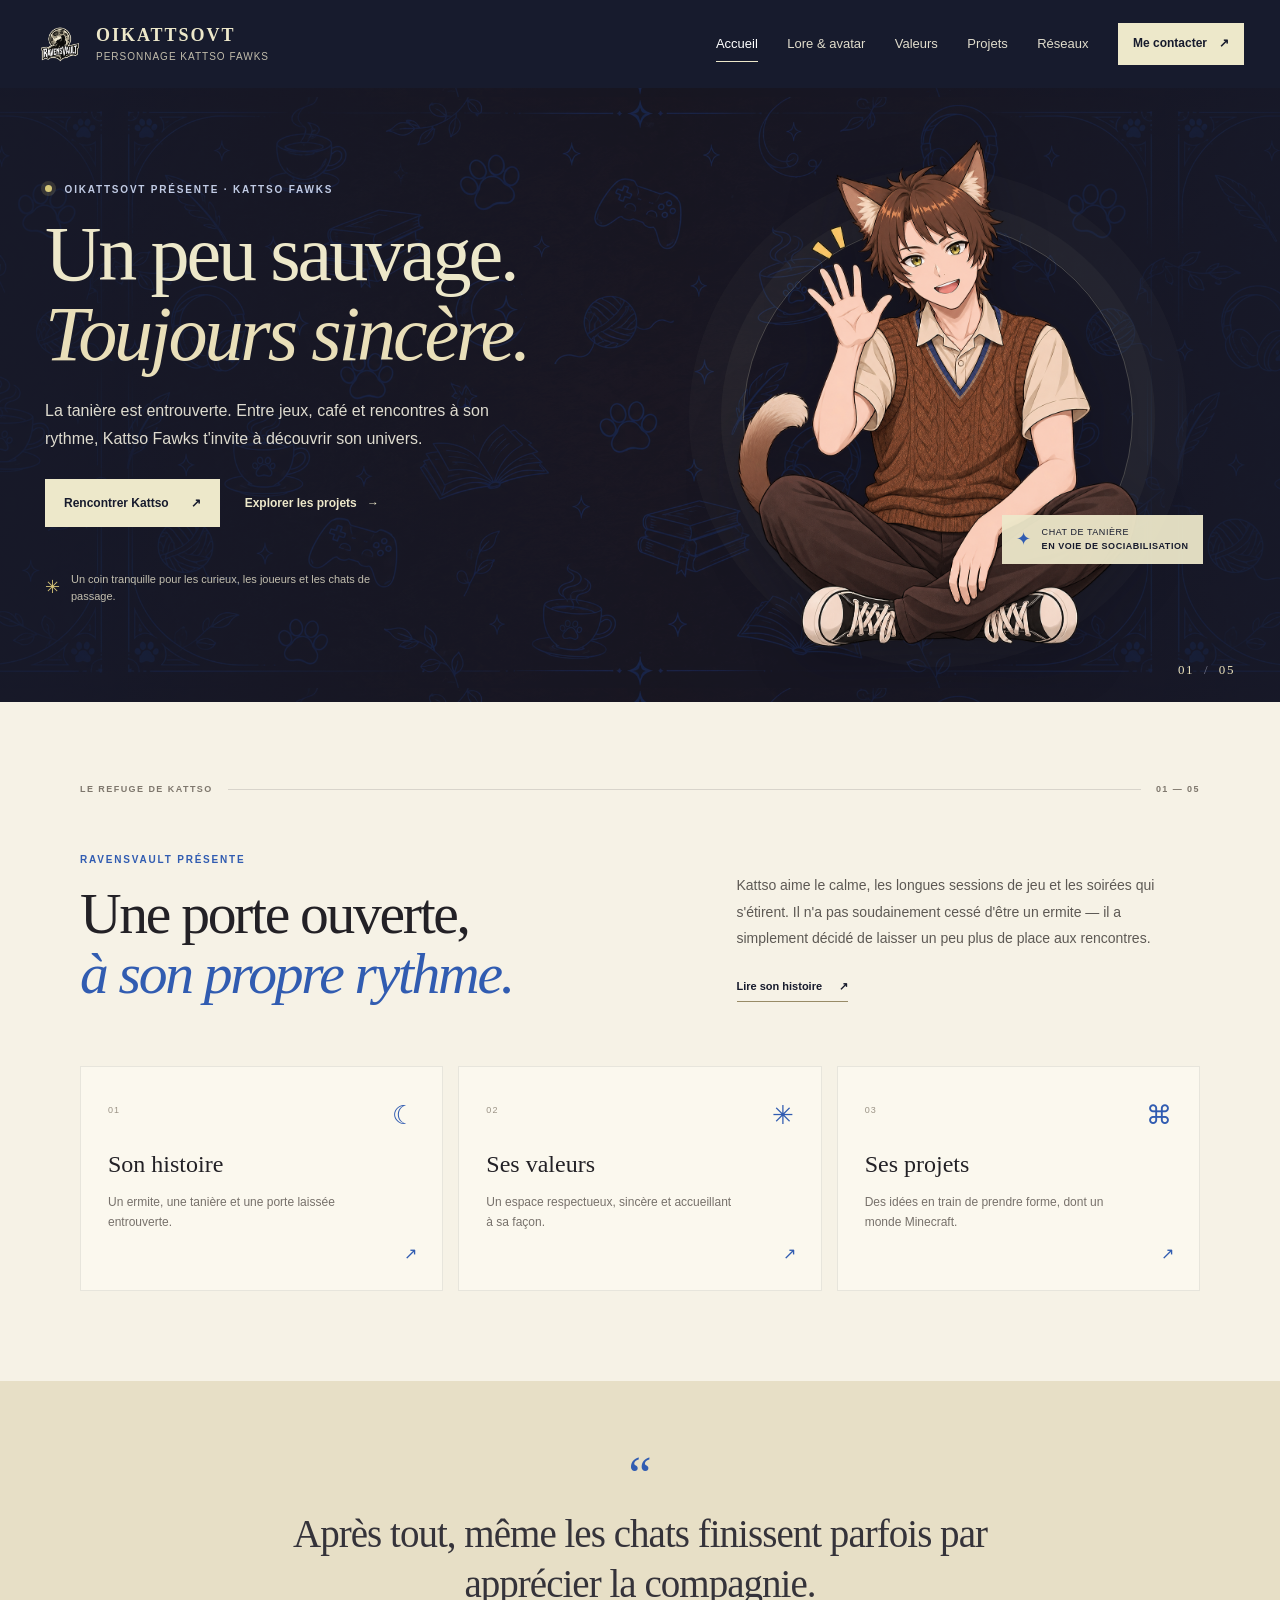
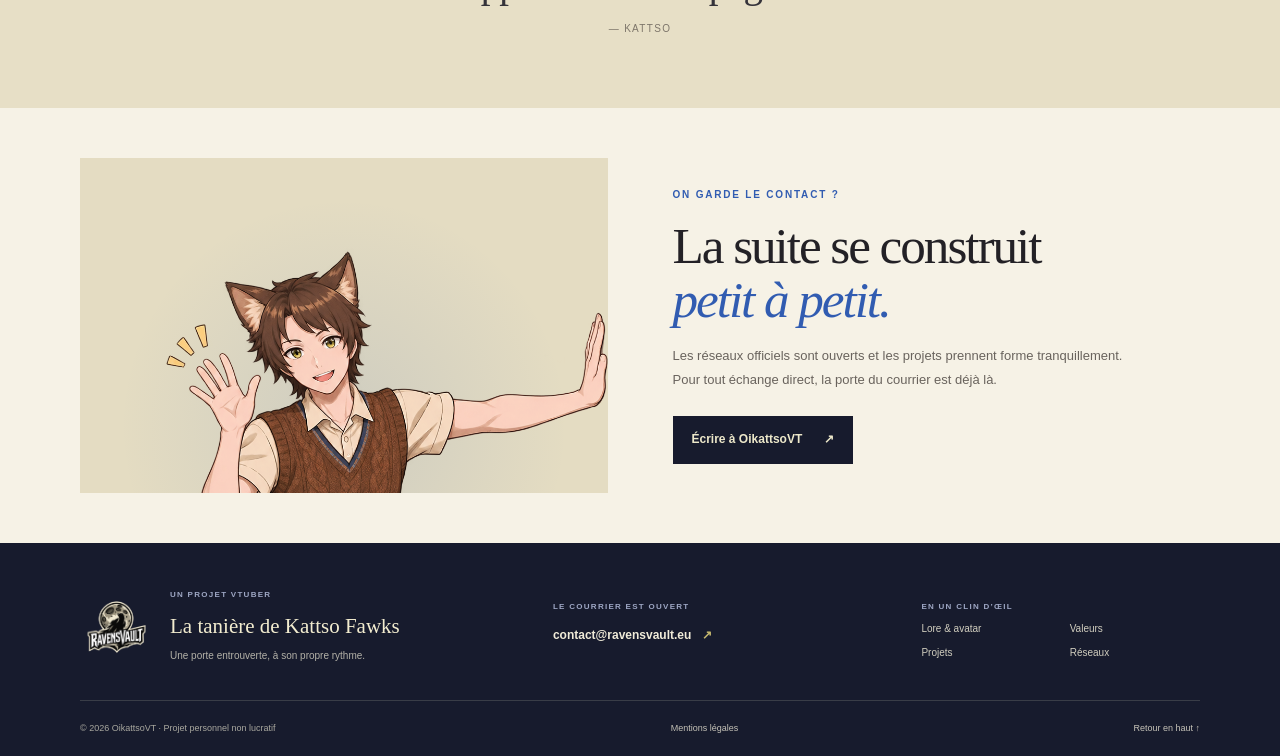
==== commit 57fdb7bd: "Add files via upload" ====
--- a/index.html
+++ b/index.html
@@ -4,8 +4,8 @@
   <meta charset="utf-8">
   <meta name="viewport" content="width=device-width, initial-scale=1">
   <meta name="theme-color" content="#171b2d">
-  <meta name="description" content="Bienvenue dans le petit refuge de Kattso : un projet VTuber autour des jeux, de la curiosité et des rencontres à son rythme.">
-  <title>Kattso — La tanière est entrouverte</title>
+  <meta name="description" content="Découvre l'univers de Kattso Fawks et le projet VTuber d'OikattsoVT : jeux, curiosité et rencontres à son rythme.">
+  <title>OikattsoVT — La tanière de Kattso Fawks</title>
   <link rel="icon" href="assets/ravensvault-logo.png" type="image/png">
   <link rel="stylesheet" href="styles.css">
   <script src="app.js" defer></script>
@@ -17,9 +17,9 @@
     <section class="home-hero">
       <div class="hero-pattern" aria-hidden="true"></div>
       <div class="hero-copy">
-        <p class="eyebrow eyebrow-light"><span class="eyebrow-dot"></span> Kattso · projet VTuber en construction</p>
+        <p class="eyebrow eyebrow-light"><span class="eyebrow-dot"></span> OikattsoVT présente · Kattso Fawks</p>
         <h1>Un peu sauvage.<br><em>Toujours sincère.</em></h1>
-        <p class="hero-lead">La tanière est entrouverte. Entre jeux, café et rencontres à son rythme, Kattso t'invite à découvrir son univers.</p>
+        <p class="hero-lead">La tanière est entrouverte. Entre jeux, café et rencontres à son rythme, Kattso Fawks t'invite à découvrir son univers.</p>
         <div class="hero-actions">
           <a class="button button-cream" href="lore.html">Rencontrer Kattso <span aria-hidden="true">↗</span></a>
           <a class="text-link text-link-light" href="projets.html">Explorer les projets <span aria-hidden="true">→</span></a>
@@ -68,7 +68,7 @@
 
     <section class="home-connect section-wrap">
       <div class="connect-art"><img src="assets/kattso-wave.png" alt="Kattso, debout, salue d'une main et tient l'autre sur le bord de l'illustration." loading="lazy"></div>
-      <div class="connect-copy"><p class="eyebrow">On garde le contact ?</p><h2>La suite se construit<br><em>petit à petit.</em></h2><p>Les réseaux officiels sont ouverts et les projets prennent forme tranquillement. Pour tout échange direct, la porte du courrier est déjà là.</p><a class="button button-navy" href="mailto:contact@ravensvault.eu">Écrire à Kattso <span aria-hidden="true">↗</span></a></div>
+      <div class="connect-copy"><p class="eyebrow">On garde le contact ?</p><h2>La suite se construit<br><em>petit à petit.</em></h2><p>Les réseaux officiels sont ouverts et les projets prennent forme tranquillement. Pour tout échange direct, la porte du courrier est déjà là.</p><a class="button button-navy" href="mailto:contact@ravensvault.eu">Écrire à OikattsoVT <span aria-hidden="true">↗</span></a></div>
     </section>
   </main>
   <footer data-site-footer></footer>
--- a/styles.css
+++ b/styles.css
@@ -115,16 +115,17 @@
 .lore-world-head > p, .interest-heading > p { max-width: 470px; margin: 0 0 4px; color: #69635d; font-size: 13px; line-height: 1.9; }
 .world-bottom { display: grid; grid-template-columns: 1.05fr .95fr; gap: 60px; align-items: center; }
 .world-bottom > p { max-width: 520px; margin: 0; padding-left: 16px; border-left: 2px solid var(--blue); color: #676159; font-family: var(--serif); font-size: 18px; line-height: 1.65; }
-.varnac-card { padding: 22px 25px; background: var(--navy); color: var(--cream); }
-.varnac-top { display: flex; align-items: center; gap: 9px; color: #aeb7d1; font-size: 8px; font-weight: 750; letter-spacing: .15em; }
-.varnac-pin { color: #d8c77e; font-size: 17px; }
-.varnac-card h3 { margin: 12px 0 4px; color: #f3eddb; font-family: var(--serif); font-size: 30px; font-weight: 400; }
-.varnac-card > p { margin: 0; color: #d0cdbf; font-size: 10px; line-height: 1.7; }
-.varnac-rule { width: 38px; height: 1px; margin: 15px 0 12px; background: #d8c77e; }
-.varnac-card small { color: #b9b7ac; font-size: 9px; line-height: 1.7; }
-.varnac-story { display: grid; grid-template-columns: .5fr 1.5fr; gap: 35px; margin-top: 28px; padding-top: 20px; border-top: 1px solid var(--line); }
-.varnac-index { padding-top: 5px; color: #8e877b; font-size: 8px; font-weight: 750; letter-spacing: .13em; }
-.varnac-story p { max-width: 720px; margin: 0; color: #77716b; font-size: 11px; line-height: 1.85; }
+.lore-location-card { padding: 22px 25px; background: var(--navy); color: var(--cream); }
+.lore-location-top { display: flex; align-items: center; gap: 9px; color: #aeb7d1; font-size: 8px; font-weight: 750; letter-spacing: .15em; }
+.lore-location-pin { color: #d8c77e; font-size: 17px; }
+.lore-location-card h3 { display: flex; align-items: center; min-height: 42px; margin: 12px 0 4px; }
+.lore-location-redaction { display: inline-block; width: 104px; height: 19px; border-radius: 2px; background: #08090d; box-shadow: 0 0 0 1px rgba(237,232,202,.18); }
+.lore-location-card > p { margin: 0; color: #d0cdbf; font-size: 10px; line-height: 1.7; }
+.lore-location-rule { width: 38px; height: 1px; margin: 15px 0 12px; background: #d8c77e; }
+.lore-location-card small { color: #b9b7ac; font-size: 9px; line-height: 1.7; }
+.lore-location-story { display: grid; grid-template-columns: .5fr 1.5fr; gap: 35px; margin-top: 28px; padding-top: 20px; border-top: 1px solid var(--line); }
+.lore-location-index { padding-top: 5px; color: #8e877b; font-size: 8px; font-weight: 750; letter-spacing: .13em; }
+.lore-location-story p { max-width: 720px; margin: 0; color: #77716b; font-size: 11px; line-height: 1.85; }
 .lore-origins { padding: 68px 0 78px; background: #eee9d9; }
 .lore-origin-layout { display: grid; grid-template-columns: .8fr 1.2fr; gap: 80px; margin-top: 43px; }
 .origin-heading h2, .community-heading h2 { margin: 0; font-size: clamp(41px, 4.5vw, 57px); line-height: 1.03; }
@@ -482,8 +483,8 @@
   .lore-world-head > p, .interest-heading > p { font-size: 12px; }
   .world-bottom { grid-template-columns: 1fr; gap: 22px; }
   .world-bottom > p { font-size: 16px; }
-  .varnac-card { padding: 19px 20px; }
-  .varnac-story { grid-template-columns: 1fr; gap: 8px; margin-top: 20px; }
+  .lore-location-card { padding: 19px 20px; }
+  .lore-location-story { grid-template-columns: 1fr; gap: 8px; margin-top: 20px; }
   .lore-origins { padding: 49px 0 56px; }
   .lore-origin-layout { grid-template-columns: 1fr; gap: 29px; margin-top: 33px; }
   .origin-heading h2 { font-size: 43px; }
